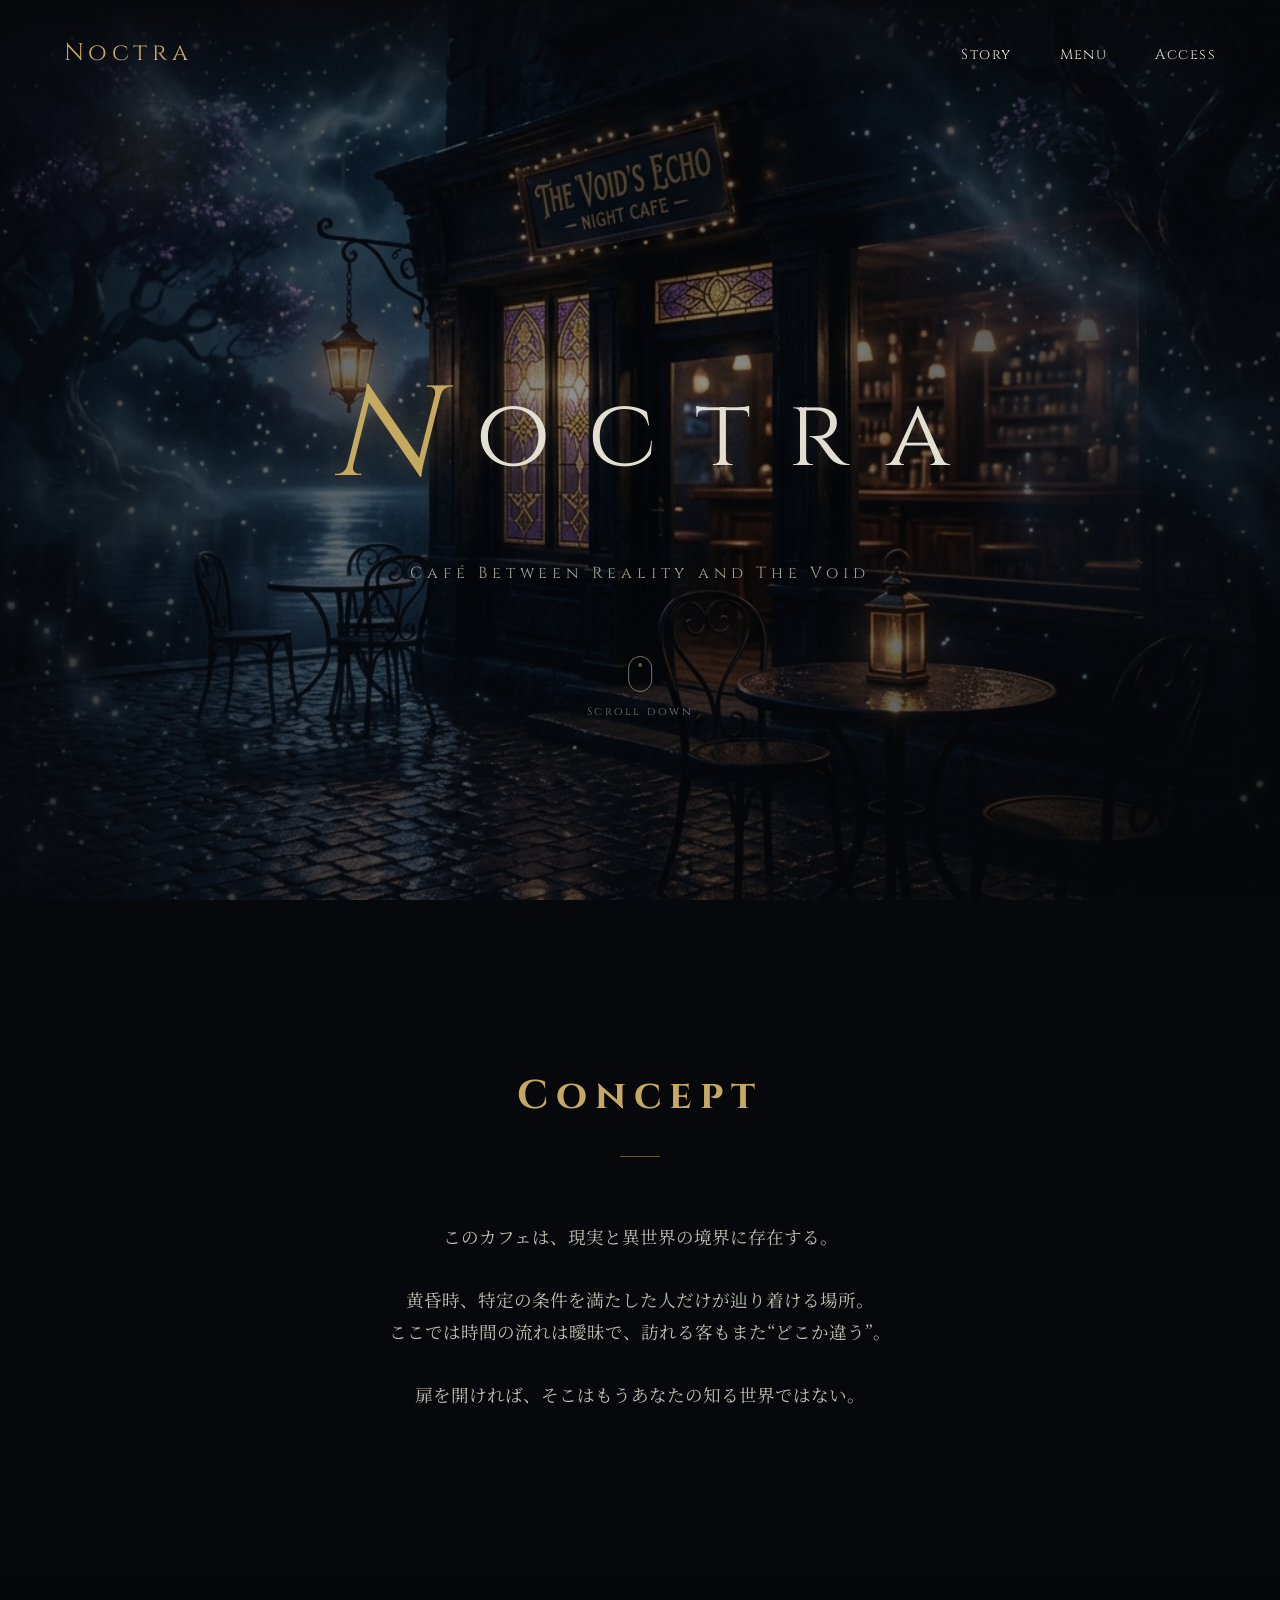
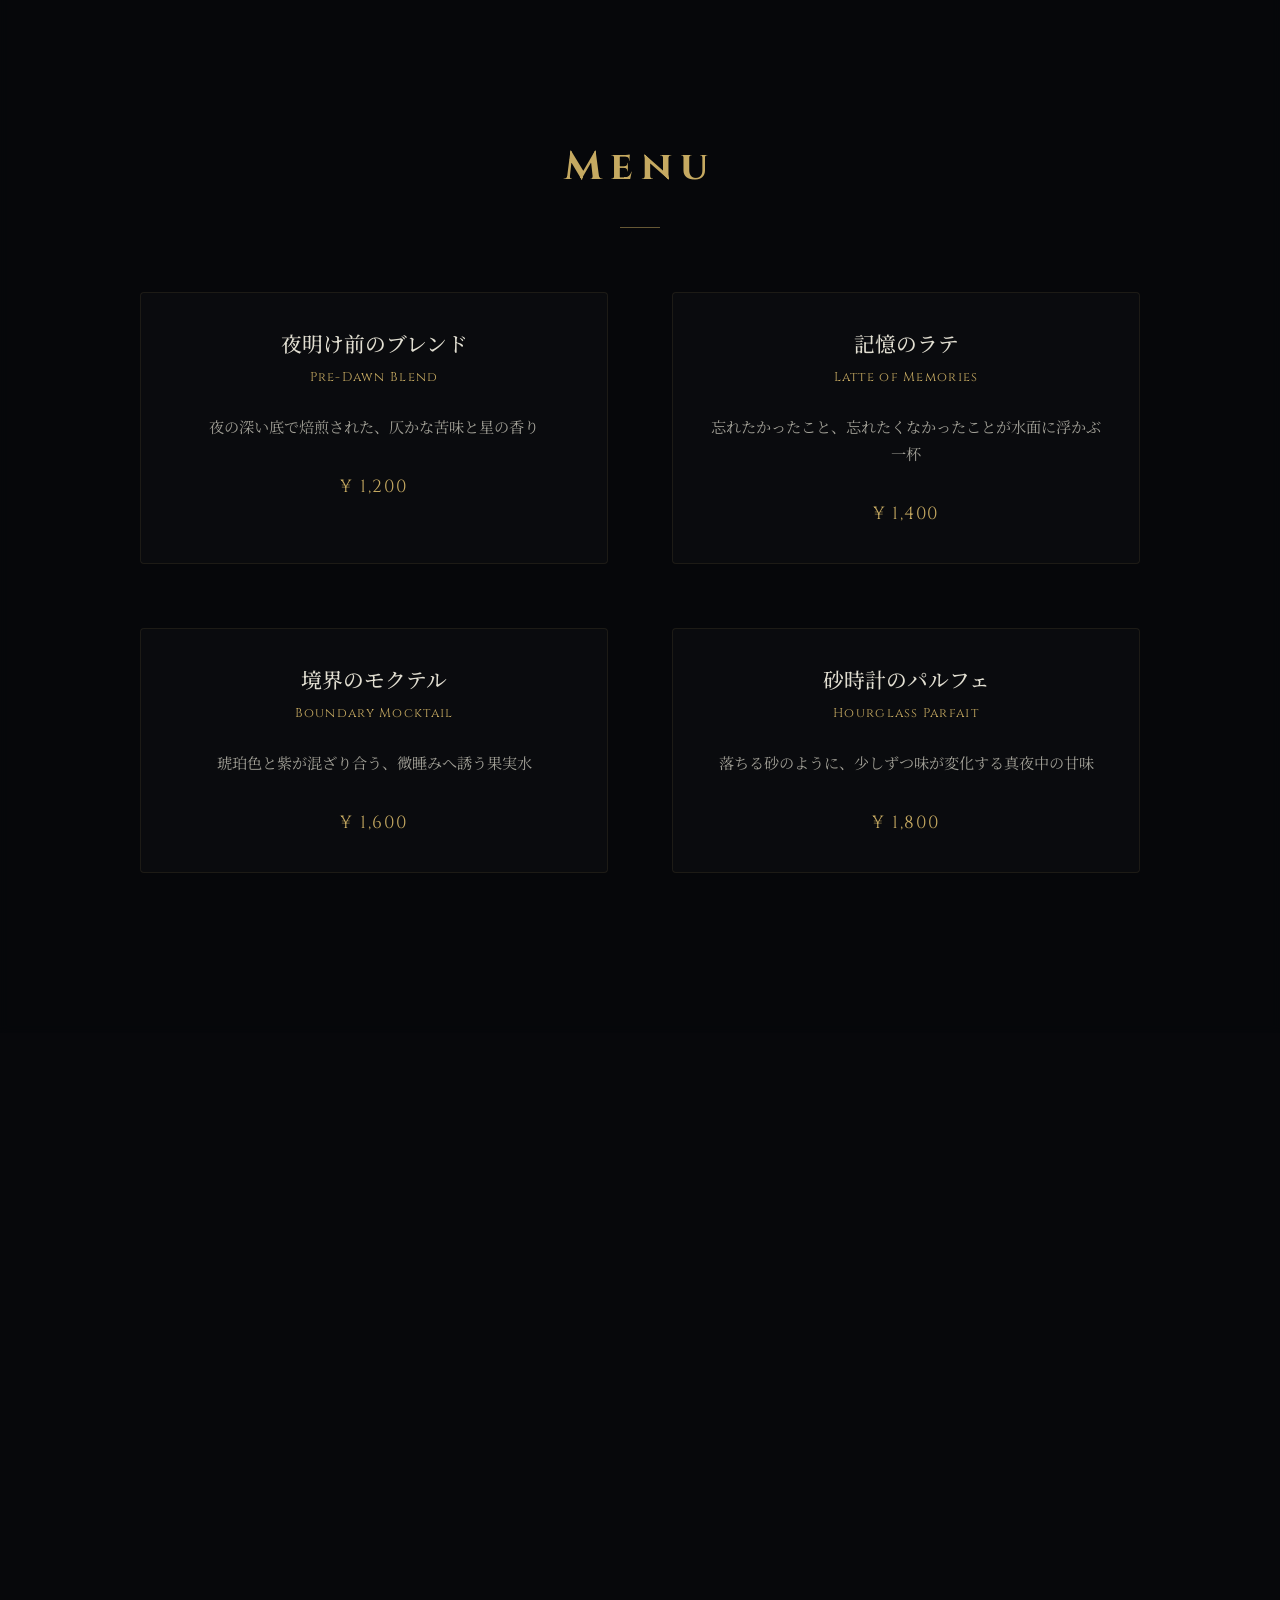
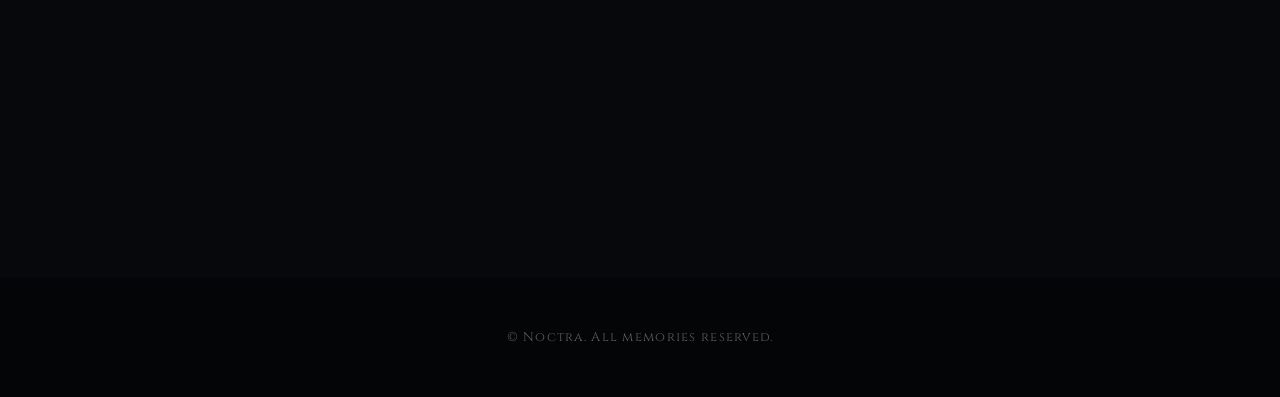
==== index.html @ 547ded49 "first commit" ====
<!DOCTYPE html>
<html lang="ja">
<head>
    <meta charset="UTF-8">
    <meta name="viewport" content="width=device-width, initial-scale=1.0">
    <title>Noctra | 境界の夜カフェ</title>
    <meta name="description" content="現実と異世界の狭間にある、深夜だけ開く夜カフェ「Noctra」。条件を満たした者だけが辿り着ける、時間や記憶が曖昧になる場所。">
    
    <!-- Google Fonts -->
    <link rel="preconnect" href="https://fonts.googleapis.com">
    <link rel="preconnect" href="https://fonts.gstatic.com" crossorigin>
    <link href="https://fonts.googleapis.com/css2?family=Cinzel:wght@400;500;600&family=Noto+Serif+JP:wght@300;400;500&display=swap" rel="stylesheet">
    
    <link rel="stylesheet" href="style.css">
</head>
<body>
    <!-- Custom Cursor Glow -->
    <div class="cursor-glow"></div>
    
    <!-- Particles -->
    <canvas id="particle-canvas"></canvas>

    <!-- Initial Loading Screen -->
    <div id="loader">
        <div class="loader-logo">
            <span class="logo-text">N</span>octra
        </div>
    </div>

    <!-- Navigation -->
    <nav class="navbar fade-on-scroll">
        <div class="nav-brand">Noctra</div>
        <ul class="nav-links">
            <li><a href="#story">Story</a></li>
            <li><a href="#menu">Menu</a></li>
            <li><a href="#access">Access</a></li>
        </ul>
    </nav>

    <!-- Hero Section -->
    <header class="hero">
        <div class="hero-overlay"></div>
        <div class="hero-content">
            <h1 class="main-title">
                <span class="letter-N">N</span>octra
            </h1>
            <p class="subtitle">Café Between Reality and The Void</p>
            <div class="scroll-indicator">
                <div class="mouse"></div>
                <span>Scroll down</span>
            </div>
        </div>
    </header>

    <!-- Story Section -->
    <section id="story" class="section dark-section">
        <div class="container fade-on-scroll">
            <h2 class="section-title">Concept</h2>
            <div class="story-content">
                <p>このカフェは、現実と異世界の境界に存在する。<br><br>黄昏時、特定の条件を満たした人だけが辿り着ける場所。<br>ここでは時間の流れは曖昧で、訪れる客もまた“どこか違う”。<br><br>扉を開ければ、そこはもうあなたの知る世界ではない。</p>
            </div>
        </div>
    </section>

    <!-- Menu Section -->
    <section id="menu" class="section bg-image-section">
        <div class="section-overlay"></div>
        <div class="container fade-on-scroll">
            <h2 class="section-title">Menu</h2>
            <div class="menu-grid">
                <div class="menu-item">
                    <h3>夜明け前のブレンド</h3>
                    <p class="menu-en">Pre-Dawn Blend</p>
                    <p class="menu-desc">夜の深い底で焙煎された、仄かな苦味と星の香り</p>
                    <span class="price">¥ 1,200</span>
                </div>
                <div class="menu-item">
                    <h3>記憶のラテ</h3>
                    <p class="menu-en">Latte of Memories</p>
                    <p class="menu-desc">忘れたかったこと、忘れたくなかったことが水面に浮かぶ一杯</p>
                    <span class="price">¥ 1,400</span>
                </div>
                <div class="menu-item">
                    <h3>境界のモクテル</h3>
                    <p class="menu-en">Boundary Mocktail</p>
                    <p class="menu-desc">琥珀色と紫が混ざり合う、微睡みへ誘う果実水</p>
                    <span class="price">¥ 1,600</span>
                </div>
                <div class="menu-item">
                    <h3>砂時計のパルフェ</h3>
                    <p class="menu-en">Hourglass Parfait</p>
                    <p class="menu-desc">落ちる砂のように、少しずつ味が変化する真夜中の甘味</p>
                    <span class="price">¥ 1,800</span>
                </div>
            </div>
        </div>
    </section>

    <!-- Access Section -->
    <section id="access" class="section dark-section">
        <div class="container fade-on-scroll">
            <h2 class="section-title">Access</h2>
            <div class="access-info">
                <p><strong>Address</strong><br>目を瞑り、戻りたい過去を想像してください<br>消えかけのランプが目印です。</p>
                <p><strong>Hours</strong><br>24:00 - 0:00 <br>(黄昏時のみ営業)</p>
                <a href="rian/index.html" class="keyhole-icon" id="secret-keyhole">
                    <!-- Simple CSS keyhole shape -->
                    <div class="keyhole-circle"></div>
                    <div class="keyhole-triangle"></div>
                </a>
            </div>
        </div>
    </section>

    <footer class="footer">
        <p>&copy; Noctra. All memories reserved.</p>
    </footer>

    <script src="script.js"></script>
</body>
</html>
---- style.css ----
/* Variables & Reset */
:root {
    --bg-dark: #07080b; /* Very deep navy/black */
    --text-main: #e2dfd2; /* Slightly aged white */
    --accent-gold: #c5a961; /* Muted gold */
    --accent-purple: #4a306d; /* Deep purple */
    --font-en: 'Cinzel', serif;
    --font-jp: 'Noto Serif JP', serif;
}

* {
    margin: 0;
    padding: 0;
    box-sizing: border-box;
}

body {
    background-color: var(--bg-dark);
    color: var(--text-main);
    font-family: var(--font-jp);
    overflow-x: hidden;
    line-height: 1.8;
}

/* Custom Cursor Glow */
.cursor-glow {
    position: fixed;
    top: 0;
    left: 0;
    width: 300px;
    height: 300px;
    background: radial-gradient(circle, rgba(197, 169, 97, 0.08) 0%, rgba(74, 48, 109, 0.05) 40%, transparent 70%);
    border-radius: 50%;
    pointer-events: none;
    transform: translate(-50%, -50%);
    z-index: 9999;
    mix-blend-mode: screen;
    transition: width 0.3s, height 0.3s;
}

/* Particles Canvas */
#particle-canvas {
    position: fixed;
    top: 0;
    left: 0;
    width: 100vw;
    height: 100vh;
    z-index: 0;
    pointer-events: none;
    opacity: 0.6;
}

/* Loader */
#loader {
    position: fixed;
    top: 0;
    left: 0;
    width: 100vw;
    height: 100vh;
    background-color: var(--bg-dark);
    display: flex;
    justify-content: center;
    align-items: center;
    z-index: 10000;
    transition: opacity 1.5s ease-out;
}

.loader-logo {
    font-family: var(--font-en);
    font-size: 3rem;
    letter-spacing: 0.5em;
    color: var(--accent-gold);
    opacity: 0;
    animation: pulse-glow 3s infinite alternate, loader-fade-in 2s forwards;
}

.logo-text {
    font-size: 4.5rem;
    font-style: italic;
}

/* Navigation */
.navbar {
    position: fixed;
    top: 0;
    width: 100%;
    padding: 2rem 4rem;
    display: flex;
    justify-content: space-between;
    align-items: center;
    z-index: 100;
    background: linear-gradient(to bottom, rgba(7, 8, 11, 0.9), transparent);
}

.nav-brand {
    font-family: var(--font-en);
    font-size: 1.5rem;
    letter-spacing: 0.2em;
    color: var(--accent-gold);
}

.nav-links {
    list-style: none;
    display: flex;
    gap: 3rem;
}

.nav-links a {
    color: var(--text-main);
    text-decoration: none;
    font-family: var(--font-en);
    font-size: 0.9rem;
    letter-spacing: 0.1em;
    transition: color 0.3s, text-shadow 0.3s;
}

.nav-links a:hover {
    color: var(--accent-gold);
    text-shadow: 0 0 10px rgba(197, 169, 97, 0.5);
}

/* Hero Section */
.hero {
    position: relative;
    height: 100vh;
    display: flex;
    justify-content: center;
    align-items: center;
    text-align: center;
    background-image: url('bg.png');
    background-size: cover;
    background-position: center;
    background-attachment: fixed;
    z-index: 1;
}

.hero-overlay {
    position: absolute;
    top: 0;
    left: 0;
    width: 100%;
    height: 100%;
    background: radial-gradient(circle, rgba(7, 8, 11, 0.4) 0%, rgba(7, 8, 11, 0.9) 100%);
    z-index: 2;
}

.hero-content {
    position: relative;
    z-index: 3;
    opacity: 0;
    transform: translateY(30px);
    animation: fade-up 2s 1s forwards cubic-bezier(0.2, 0.8, 0.2, 1);
}

.main-title {
    font-family: var(--font-en);
    font-size: 6rem;
    font-weight: 400;
    letter-spacing: 0.4em;
    margin-right: -0.4em;
    color: var(--text-main);
    text-shadow: 0 0 20px rgba(255, 255, 255, 0.1);
}

.letter-N {
    font-size: 8rem;
    font-style: italic;
    color: var(--accent-gold);
    text-shadow: 0 0 30px rgba(197, 169, 97, 0.4);
    display: inline-block;
    transform: translateY(10px);
}

.subtitle {
    font-family: var(--font-en);
    font-size: 1rem;
    letter-spacing: 0.3em;
    margin-top: 1rem;
    color: rgba(226, 223, 210, 0.7);
}

.scroll-indicator {
    position: absolute;
    bottom: -15vh;
    left: 50%;
    transform: translateX(-50%);
    display: flex;
    flex-direction: column;
    align-items: center;
    gap: 10px;
    opacity: 0.5;
}

.mouse {
    width: 24px;
    height: 36px;
    border: 1px solid var(--text-main);
    border-radius: 12px;
    position: relative;
}

.mouse::before {
    content: '';
    position: absolute;
    top: 6px;
    left: 50%;
    transform: translateX(-50%);
    width: 4px;
    height: 4px;
    background: var(--accent-gold);
    border-radius: 50%;
    animation: scroll-wheel 2s infinite;
}

.scroll-indicator span {
    font-family: var(--font-en);
    font-size: 0.7rem;
    letter-spacing: 0.2em;
}

/* Sections */
.section {
    position: relative;
    padding: 10rem 2rem;
    z-index: 1;
}

.container {
    max-width: 1000px;
    margin: 0 auto;
}

.section-title {
    font-family: var(--font-en);
    font-size: 2.5rem;
    letter-spacing: 0.2em;
    text-align: center;
    margin-bottom: 4rem;
    color: var(--accent-gold);
    position: relative;
}

.section-title::after {
    content: '';
    display: block;
    width: 40px;
    height: 1px;
    background: var(--accent-gold);
    margin: 1.5rem auto 0;
    opacity: 0.5;
}

/* Story */
.dark-section {
    background-color: var(--bg-dark);
}

.story-content {
    text-align: center;
    font-size: 1.1rem;
    color: rgba(226, 223, 210, 0.85);
    max-width: 600px;
    margin: 0 auto;
}

/* Menu */
.bg-image-section {
    background-image: url('bg.png');
    background-size: cover;
    background-position: center;
    background-attachment: fixed;
}

.section-overlay {
    position: absolute;
    top: 0;
    left: 0;
    width: 100%;
    height: 100%;
    background: rgba(7, 8, 11, 0.85);
    backdrop-filter: blur(5px);
    z-index: -1;
}

.menu-grid {
    display: grid;
    grid-template-columns: repeat(auto-fit, minmax(400px, 1fr));
    gap: 4rem;
}

.menu-item {
    text-align: center;
    padding: 2rem;
    background: rgba(255, 255, 255, 0.02);
    border: 1px solid rgba(197, 169, 97, 0.1);
    border-radius: 4px;
    transition: transform 0.4s, background 0.4s, border-color 0.4s;
    position: relative;
    overflow: hidden;
}

.menu-item::before {
    content: '';
    position: absolute;
    top: -50%;
    left: -50%;
    width: 200%;
    height: 200%;
    background: radial-gradient(circle, rgba(197, 169, 97, 0.05) 0%, transparent 60%);
    opacity: 0;
    transition: opacity 0.4s;
}

.menu-item:hover {
    transform: translateY(-5px);
    background: rgba(255, 255, 255, 0.04);
    border-color: rgba(197, 169, 97, 0.3);
}

.menu-item:hover::before {
    opacity: 1;
}

.menu-item h3 {
    font-size: 1.3rem;
    font-weight: 500;
    margin-bottom: 0.2rem;
    color: var(--text-main);
}

.menu-en {
    font-family: var(--font-en);
    font-size: 0.8rem;
    color: var(--accent-gold);
    letter-spacing: 0.1em;
    margin-bottom: 1.5rem;
}

.menu-desc {
    font-size: 0.95rem;
    color: rgba(226, 223, 210, 0.7);
    margin-bottom: 2rem;
}

.price {
    font-family: var(--font-en);
    color: var(--accent-gold);
    font-size: 1.1rem;
    letter-spacing: 0.1em;
}

/* Access */
.access-info {
    text-align: center;
    color: rgba(226, 223, 210, 0.8);
    display: flex;
    flex-direction: column;
    gap: 2rem;
}

.keyhole-icon {
    margin: 3rem auto;
    width: 30px;
    display: flex;
    flex-direction: column;
    align-items: center;
    opacity: 0.5;
    transition: opacity 0.5s;
    cursor: pointer;
}

.keyhole-icon:hover {
    opacity: 1;
    filter: drop-shadow(0 0 8px var(--accent-gold));
}

.keyhole-circle {
    width: 20px;
    height: 20px;
    border: 2px solid var(--accent-gold);
    border-radius: 50%;
}

.keyhole-triangle {
    width: 0;
    height: 0;
    border-left: 12px solid transparent;
    border-right: 12px solid transparent;
    border-bottom: 18px solid var(--accent-gold);
    margin-top: -6px;
}

.footer {
    text-align: center;
    padding: 3rem;
    font-family: var(--font-en);
    font-size: 0.8rem;
    color: rgba(226, 223, 210, 0.4);
    letter-spacing: 0.1em;
    background-color: #040507;
}


/* Animations */
.fade-on-scroll {
    opacity: 0;
    transform: translateY(40px);
    transition: opacity 1.5s cubic-bezier(0.2, 0.8, 0.2, 1), transform 1.5s cubic-bezier(0.2, 0.8, 0.2, 1);
}

.fade-on-scroll.is-visible {
    opacity: 1;
    transform: translateY(0);
}

@keyframes fade-up {
    to {
        opacity: 1;
        transform: translateY(0);
    }
}

@keyframes pulse-glow {
    from {
        text-shadow: 0 0 10px rgba(197, 169, 97, 0.2);
    }
    to {
        text-shadow: 0 0 30px rgba(197, 169, 97, 0.8);
    }
}

@keyframes loader-fade-in {
    from { opacity: 0; transform: scale(0.9); }
    to { opacity: 1; transform: scale(1); }
}

@keyframes scroll-wheel {
    0% { top: 6px; opacity: 1; }
    100% { top: 20px; opacity: 0; }
}

/* Responsive */
@media (max-width: 768px) {
    .main-title { font-size: 3.5rem; }
    .letter-N { font-size: 5rem; }
    .navbar { padding: 1.5rem; flex-direction: column; gap: 1rem; }
    .nav-links { gap: 1.5rem; }
    .menu-grid { grid-template-columns: 1fr; }
    .cursor-glow { display: none; }
}
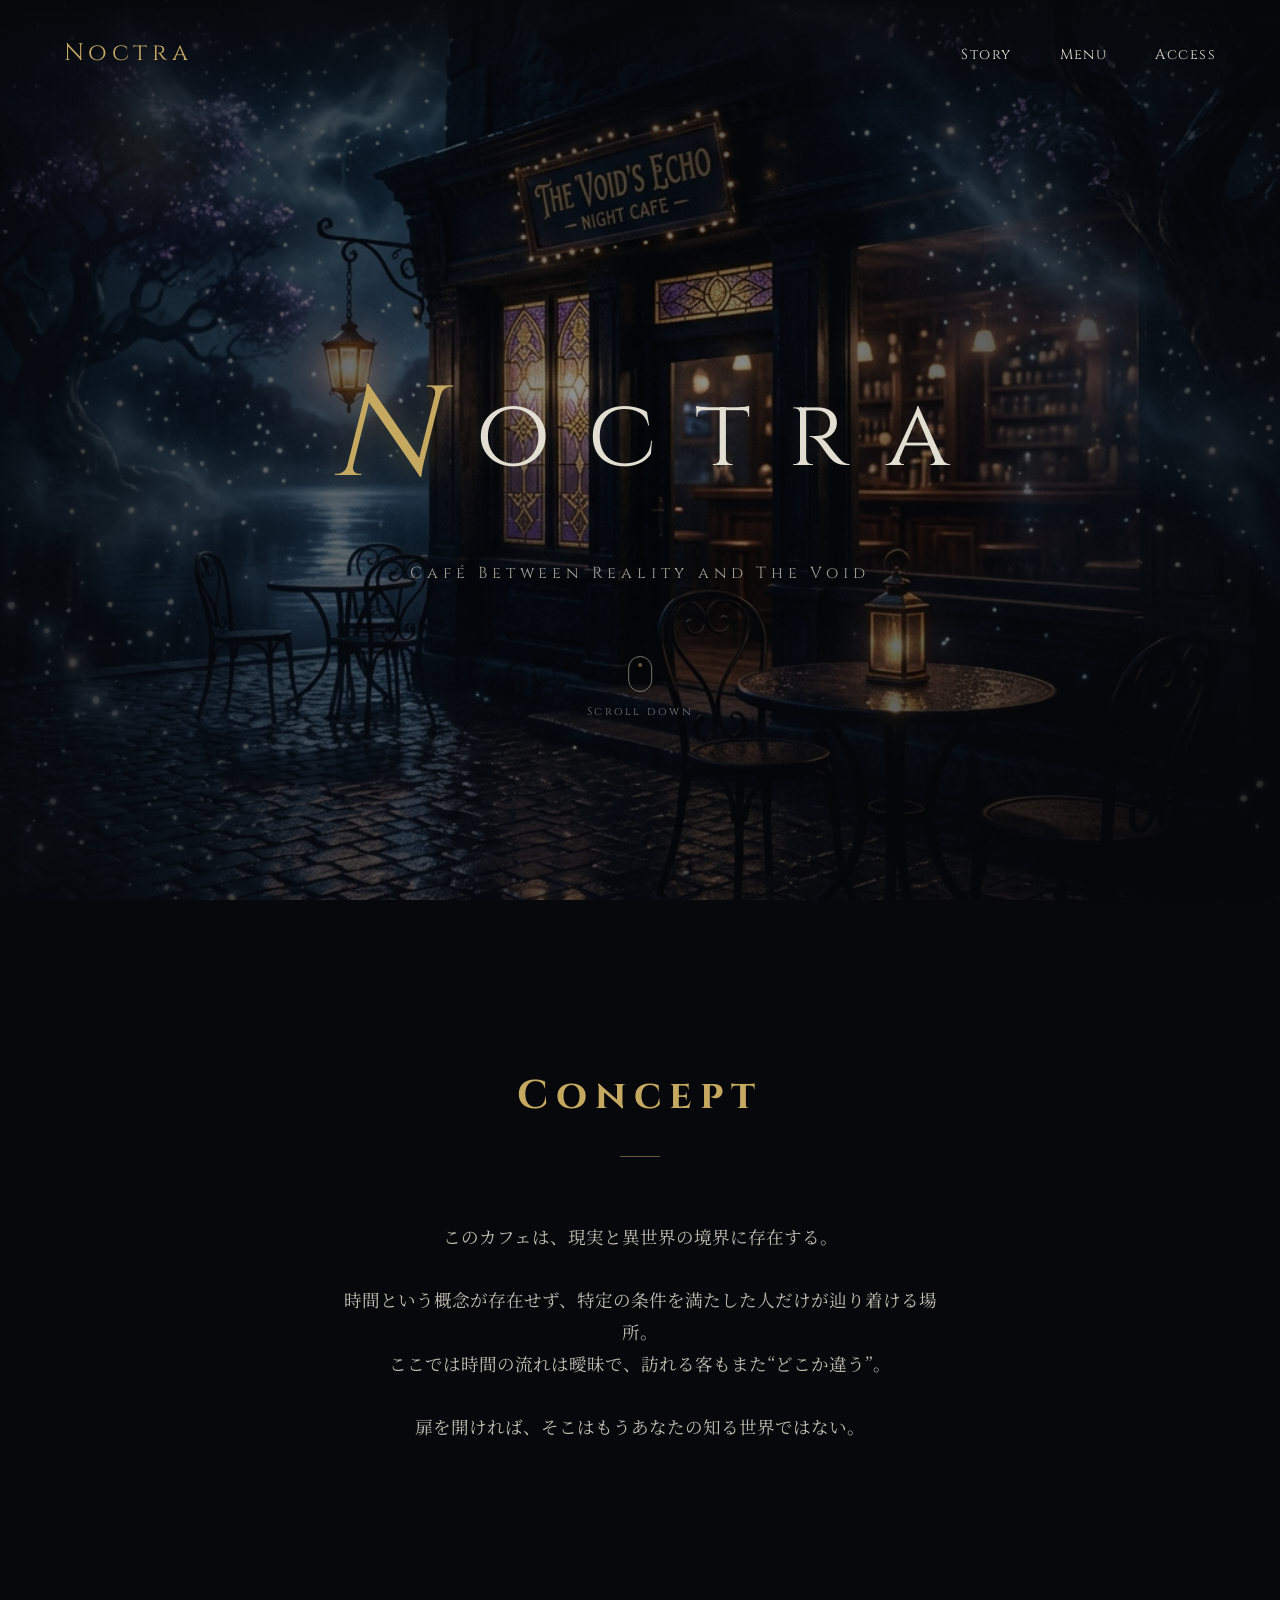
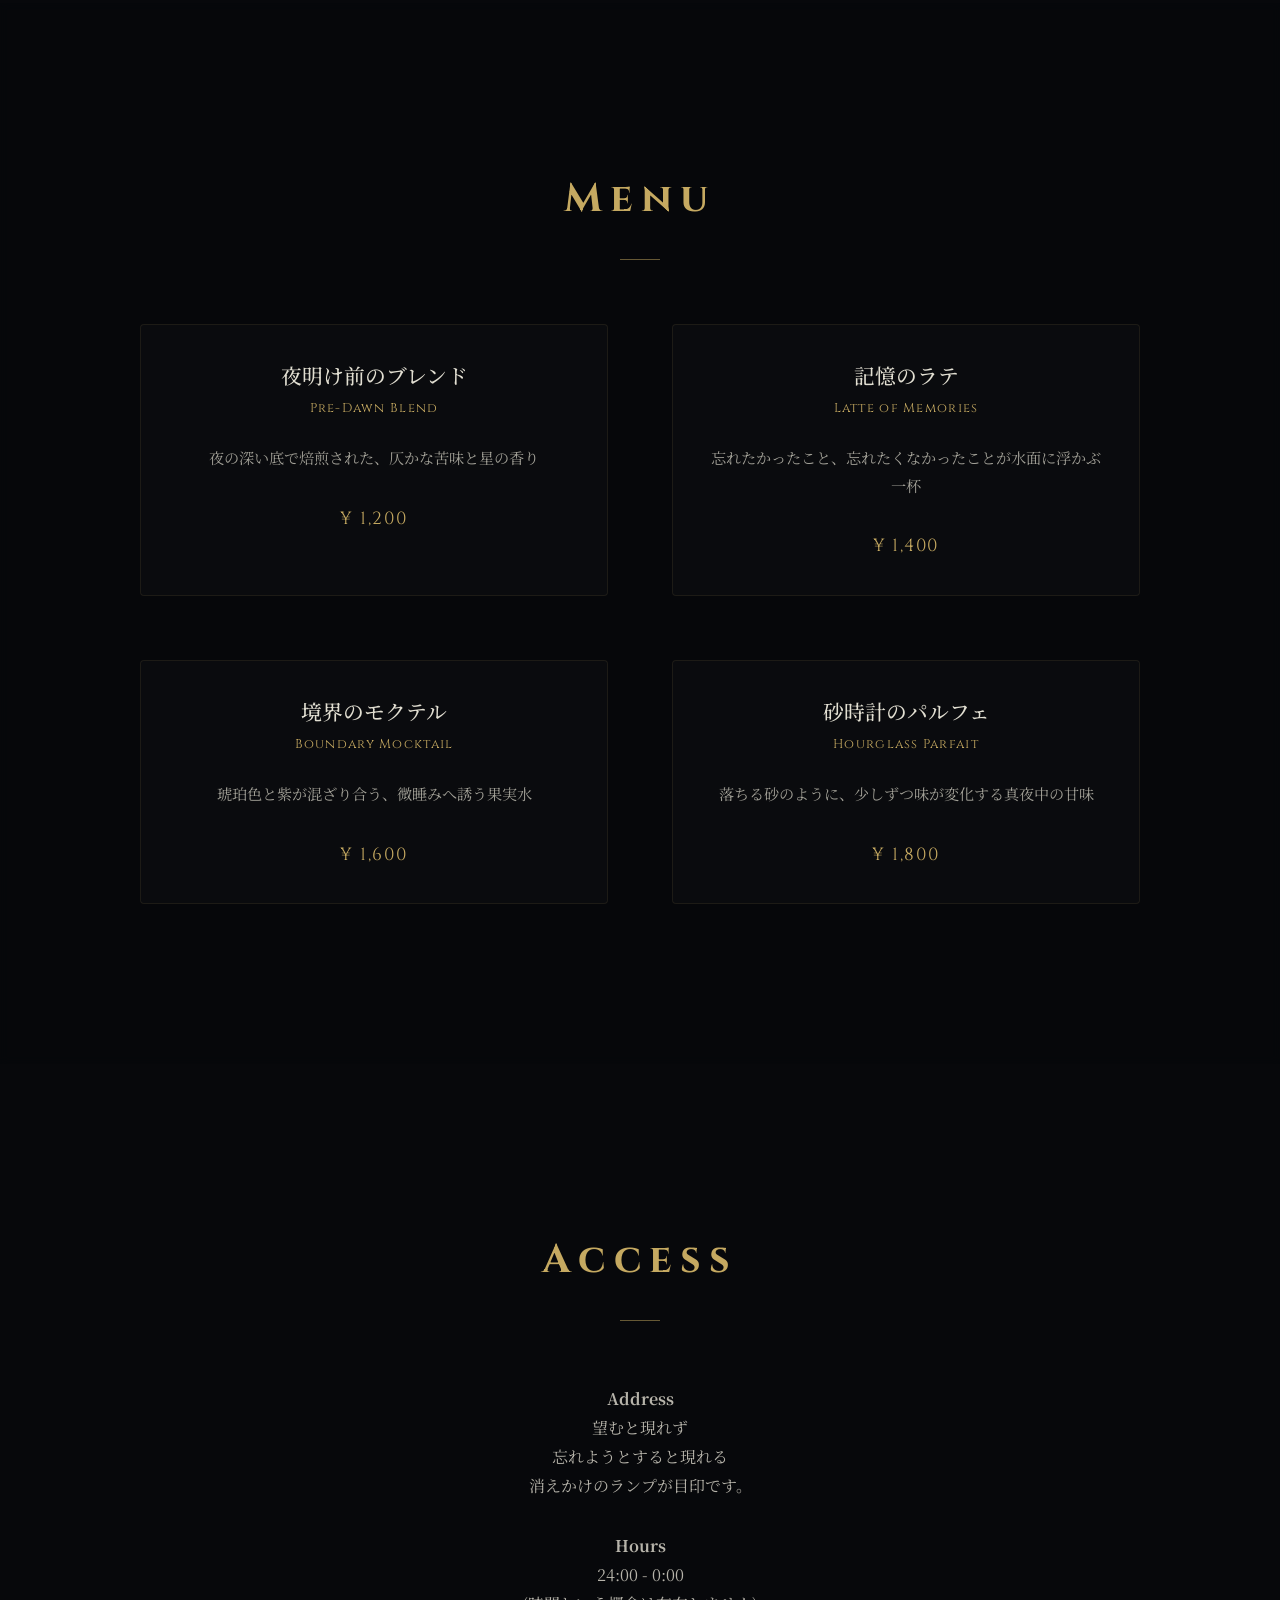
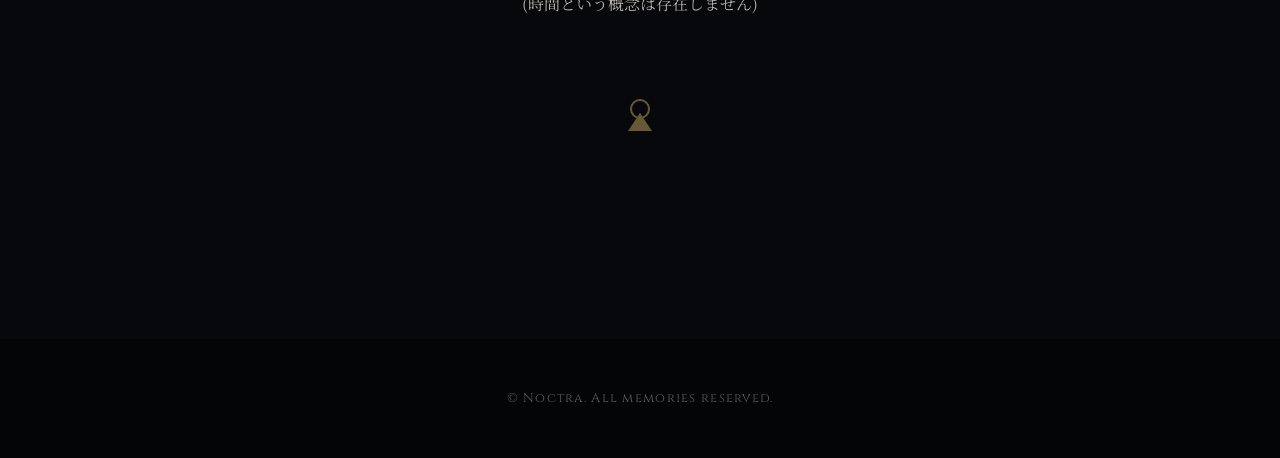
==== commit 3cf14cd6: "modyfied" ====
--- a/index.html
+++ b/index.html
@@ -1,22 +1,26 @@
 <!DOCTYPE html>
 <html lang="ja">
+
 <head>
     <meta charset="UTF-8">
     <meta name="viewport" content="width=device-width, initial-scale=1.0">
     <title>Noctra | 境界の夜カフェ</title>
     <meta name="description" content="現実と異世界の狭間にある、深夜だけ開く夜カフェ「Noctra」。条件を満たした者だけが辿り着ける、時間や記憶が曖昧になる場所。">
-    
+
     <!-- Google Fonts -->
     <link rel="preconnect" href="https://fonts.googleapis.com">
     <link rel="preconnect" href="https://fonts.gstatic.com" crossorigin>
-    <link href="https://fonts.googleapis.com/css2?family=Cinzel:wght@400;500;600&family=Noto+Serif+JP:wght@300;400;500&display=swap" rel="stylesheet">
-    
+    <link
+        href="https://fonts.googleapis.com/css2?family=Cinzel:wght@400;500;600&family=Noto+Serif+JP:wght@300;400;500&display=swap"
+        rel="stylesheet">
+
     <link rel="stylesheet" href="style.css">
 </head>
+
 <body>
     <!-- Custom Cursor Glow -->
     <div class="cursor-glow"></div>
-    
+
     <!-- Particles -->
     <canvas id="particle-canvas"></canvas>
 
@@ -57,7 +61,8 @@
         <div class="container fade-on-scroll">
             <h2 class="section-title">Concept</h2>
             <div class="story-content">
-                <p>このカフェは、現実と異世界の境界に存在する。<br><br>黄昏時、特定の条件を満たした人だけが辿り着ける場所。<br>ここでは時間の流れは曖昧で、訪れる客もまた“どこか違う”。<br><br>扉を開ければ、そこはもうあなたの知る世界ではない。</p>
+                <p>このカフェは、現実と異世界の境界に存在する。<br><br>時間という概念が存在せず、特定の条件を満たした人だけが辿り着ける場所。<br>ここでは時間の流れは曖昧で、訪れる客もまた“どこか違う”。<br><br>扉を開ければ、そこはもうあなたの知る世界ではない。
+                </p>
             </div>
         </div>
     </section>
@@ -101,8 +106,8 @@
         <div class="container fade-on-scroll">
             <h2 class="section-title">Access</h2>
             <div class="access-info">
-                <p><strong>Address</strong><br>目を瞑り、戻りたい過去を想像してください<br>消えかけのランプが目印です。</p>
-                <p><strong>Hours</strong><br>24:00 - 0:00 <br>(黄昏時のみ営業)</p>
+                <p><strong>Address</strong><br>望むと現れず<br>忘れようとすると現れる<br>消えかけのランプが目印です。</p>
+                <p><strong>Hours</strong><br>24:00 - 0:00 <br>(時間という概念は存在しません)</p>
                 <a href="rian/index.html" class="keyhole-icon" id="secret-keyhole">
                     <!-- Simple CSS keyhole shape -->
                     <div class="keyhole-circle"></div>
@@ -118,4 +123,5 @@
 
     <script src="script.js"></script>
 </body>
-</html>
+
+</html>
--- a/style.css
+++ b/style.css
@@ -444,7 +444,14 @@
     .main-title { font-size: 3.5rem; }
     .letter-N { font-size: 5rem; }
     .navbar { padding: 1.5rem; flex-direction: column; gap: 1rem; }
-    .nav-links { gap: 1.5rem; }
+    .nav-links { gap: 1.5rem; flex-wrap: wrap; justify-content: center; }
+    .section { padding: 6rem 1.5rem; }
     .menu-grid { grid-template-columns: 1fr; }
     .cursor-glow { display: none; }
-}
+    
+    /* Fix mobile background bug (iOS Safari zoom issue) */
+    .hero, .bg-image-section {
+        background-attachment: scroll;
+        background-position: center center;
+    }
+}
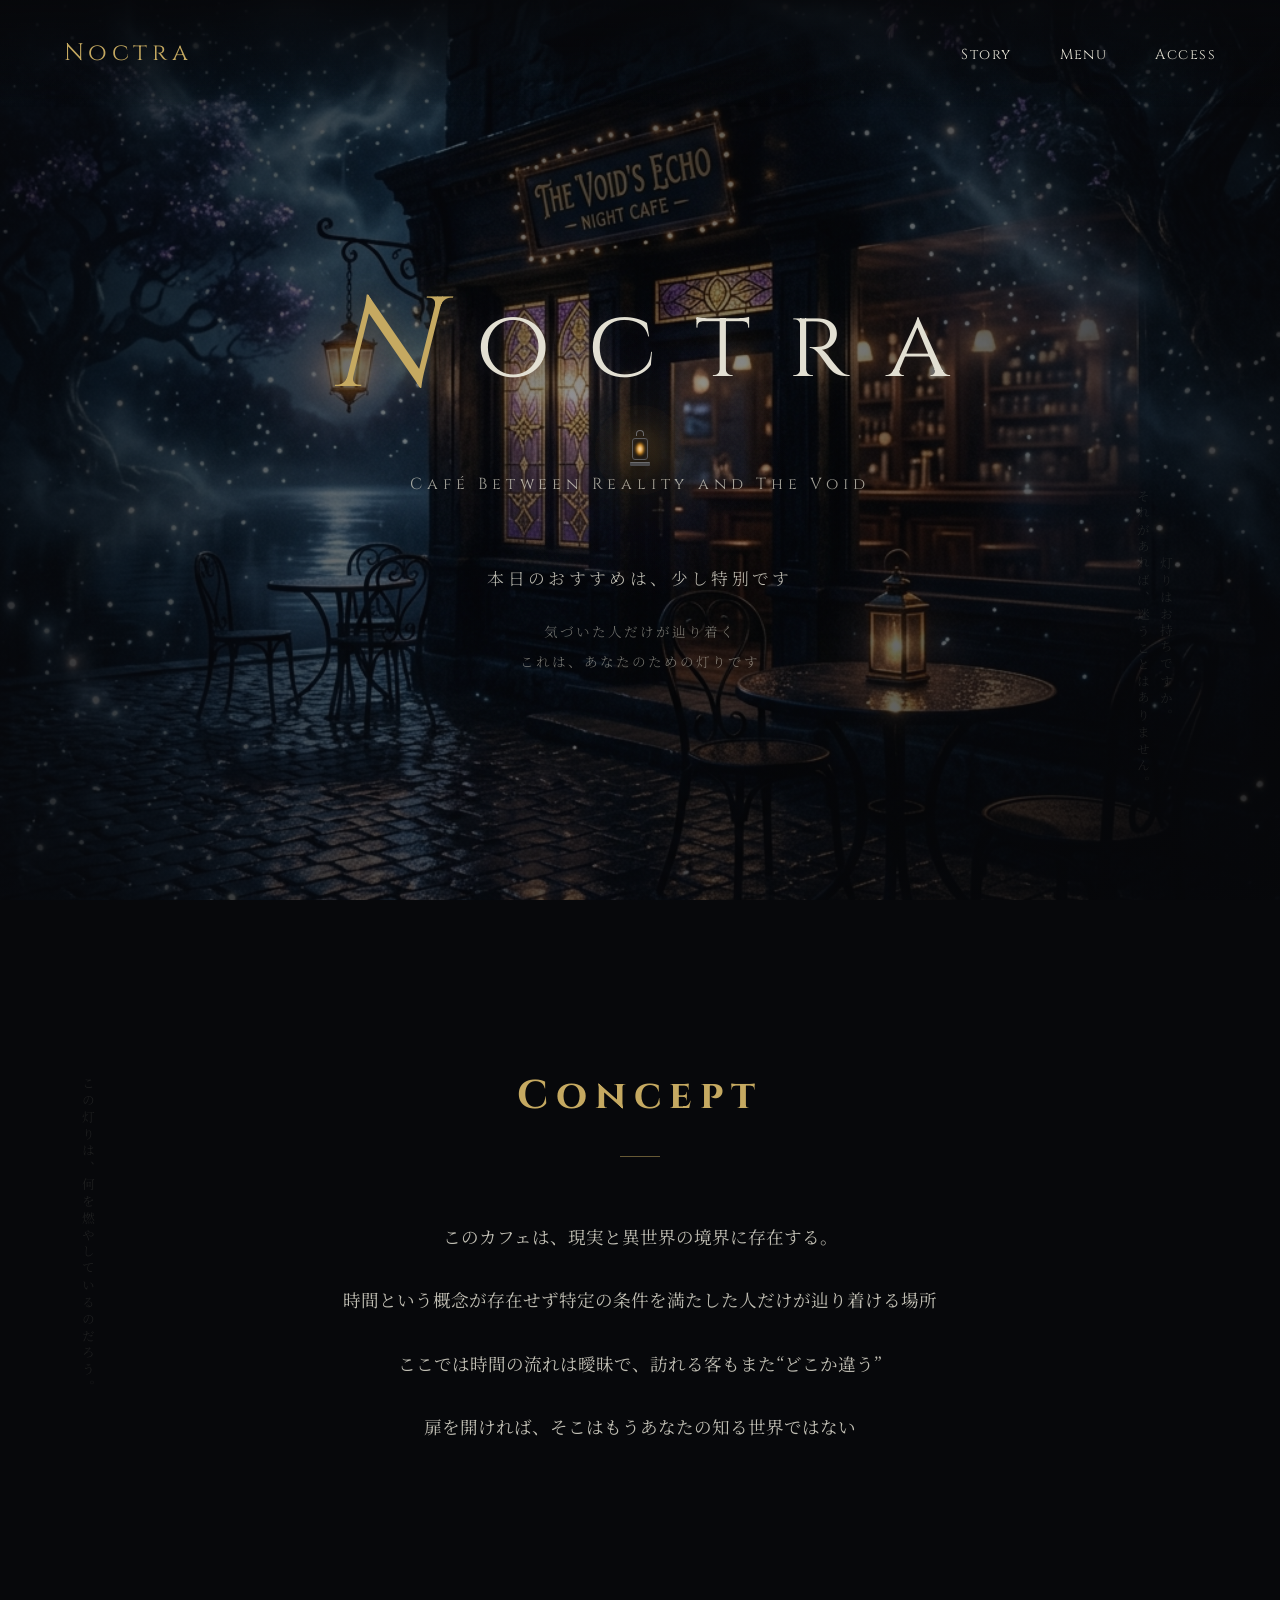
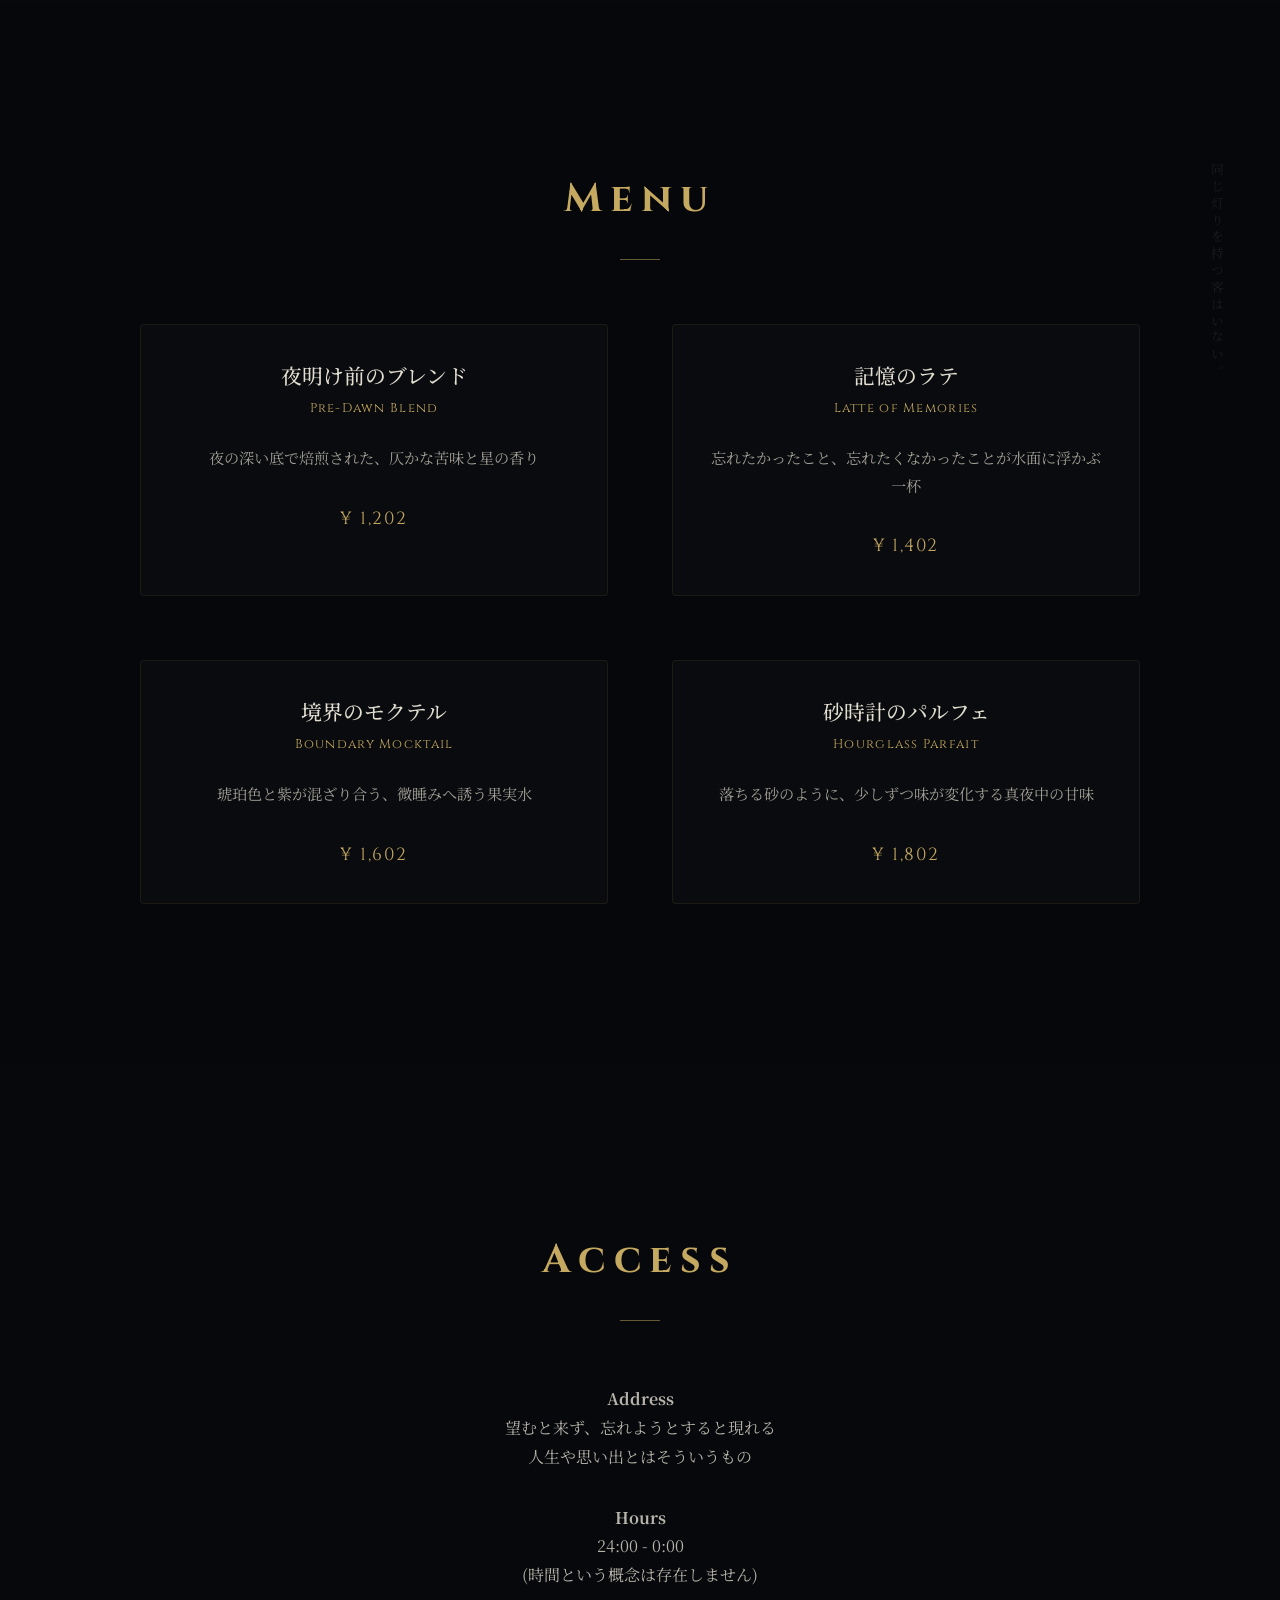
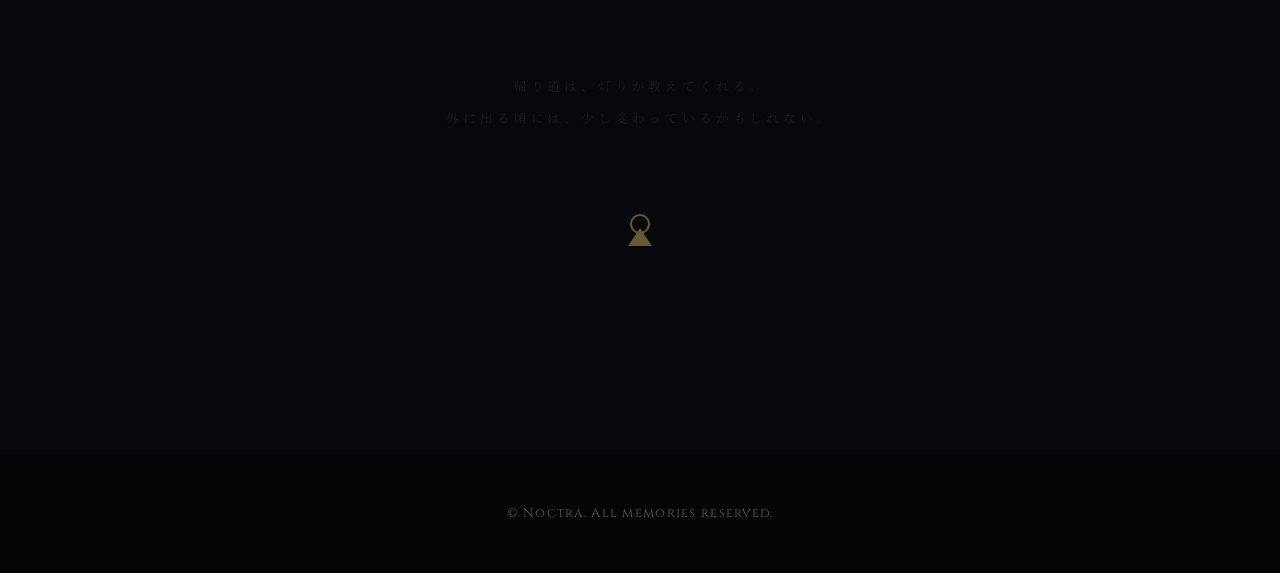
==== commit 88e6c095: "最高" ====
--- a/index.html
+++ b/index.html
@@ -49,19 +49,23 @@
                 <span class="letter-N">N</span>octra
             </h1>
             <p class="subtitle">Café Between Reality and The Void</p>
-            <div class="scroll-indicator">
-                <div class="mouse"></div>
-                <span>Scroll down</span>
+            <div class="hero-intro">
+                <p class="hero-intro-line1">本日のおすすめは、少し特別です</p>
+                <p class="hero-intro-line2">気づいた人だけが辿り着く<br>これは、あなたのための灯りです</p>
             </div>
         </div>
+        <p class="cryptic-text hero-cryptic">灯りはお持ちですか。<br>それがあれば、迷うことはありません。</p>
     </header>
 
     <!-- Story Section -->
     <section id="story" class="section dark-section">
+        <p class="cryptic-text side-cryptic fade-on-scroll">この灯りは、何を燃やしているのだろう。</p>
         <div class="container fade-on-scroll">
             <h2 class="section-title">Concept</h2>
             <div class="story-content">
-                <p>このカフェは、現実と異世界の境界に存在する。<br><br>時間という概念が存在せず、特定の条件を満たした人だけが辿り着ける場所。<br>ここでは時間の流れは曖昧で、訪れる客もまた“どこか違う”。<br><br>扉を開ければ、そこはもうあなたの知る世界ではない。
+                <p>このカフェは、現実と異世界の境界に存在する。<br><br>時間という概念が存在せず特定の条件を満たした人だけが辿り着ける場所<br><br>ここでは時間の流れは曖昧で、<span
+                        id="secret-letter-trigger"
+                        class="secret-trigger">訪れる客もまた“どこか違う”</span><br><br>扉を開ければ、そこはもうあなたの知る世界ではない
                 </p>
             </div>
         </div>
@@ -70,32 +74,33 @@
     <!-- Menu Section -->
     <section id="menu" class="section bg-image-section">
         <div class="section-overlay"></div>
+        <p class="cryptic-text side-cryptic-right fade-on-scroll">同じ灯りを持つ客はいない。</p>
         <div class="container fade-on-scroll">
-            <h2 class="section-title">Menu</h2>
+            <h2 class="section-title secret-trigger" id="secret-menu-trigger">Menu</h2>
             <div class="menu-grid">
                 <div class="menu-item">
                     <h3>夜明け前のブレンド</h3>
                     <p class="menu-en">Pre-Dawn Blend</p>
                     <p class="menu-desc">夜の深い底で焙煎された、仄かな苦味と星の香り</p>
-                    <span class="price">¥ 1,200</span>
+                    <span class="price">¥ 1,202</span>
                 </div>
                 <div class="menu-item">
                     <h3>記憶のラテ</h3>
                     <p class="menu-en">Latte of Memories</p>
                     <p class="menu-desc">忘れたかったこと、忘れたくなかったことが水面に浮かぶ一杯</p>
-                    <span class="price">¥ 1,400</span>
+                    <span class="price">¥ 1,402</span>
                 </div>
                 <div class="menu-item">
                     <h3>境界のモクテル</h3>
                     <p class="menu-en">Boundary Mocktail</p>
                     <p class="menu-desc">琥珀色と紫が混ざり合う、微睡みへ誘う果実水</p>
-                    <span class="price">¥ 1,600</span>
+                    <span class="price">¥ 1,602</span>
                 </div>
                 <div class="menu-item">
                     <h3>砂時計のパルフェ</h3>
                     <p class="menu-en">Hourglass Parfait</p>
                     <p class="menu-desc">落ちる砂のように、少しずつ味が変化する真夜中の甘味</p>
-                    <span class="price">¥ 1,800</span>
+                    <span class="price">¥ 1,802</span>
                 </div>
             </div>
         </div>
@@ -106,8 +111,9 @@
         <div class="container fade-on-scroll">
             <h2 class="section-title">Access</h2>
             <div class="access-info">
-                <p><strong>Address</strong><br>望むと現れず<br>忘れようとすると現れる<br>消えかけのランプが目印です。</p>
+                <p><strong>Address</strong><br>望むと来ず、忘れようとすると現れる<br>人生や思い出とはそういうもの</p>
                 <p><strong>Hours</strong><br>24:00 - 0:00 <br>(時間という概念は存在しません)</p>
+                <p class="cryptic-text center-cryptic fade-on-scroll">帰り道は、灯りが教えてくれる。<br>外に出る頃には、少し変わっているかもしれない。</p>
                 <a href="rian/index.html" class="keyhole-icon" id="secret-keyhole">
                     <!-- Simple CSS keyhole shape -->
                     <div class="keyhole-circle"></div>
@@ -121,6 +127,59 @@
         <p>&copy; Noctra. All memories reserved.</p>
     </footer>
 
+    <!-- Lantern Cursor -->
+    <div class="lantern-cursor" id="lantern-cursor">
+        <div class="lantern-wrapper">
+            <div class="lantern-glow"></div>
+            <div class="lantern-body">
+                <div class="lantern-hook"></div>
+                <div class="lantern-glass">
+                    <div class="lantern-light"></div>
+                </div>
+                <div class="lantern-base"></div>
+            </div>
+        </div>
+    </div>
+
+    <!-- Secret Letter Overlay -->
+    <div id="secret-letter-overlay" class="secret-overlay">
+        <div class="secret-letter-content">
+            <div class="letter-text" id="letter-text"></div>
+        </div>
+    </div>
+
+    <!-- Night Menu Overlay -->
+    <div id="night-menu-overlay" class="secret-overlay">
+        <div class="night-menu-content">
+            <h2 class="night-menu-title">Night Menu</h2>
+            <ul class="night-menu-list">
+                <li class="night-menu-item">
+                    <h3>記憶のラテ</h3>
+                    <p>忘れたい記憶ほど、甘く香る</p>
+                </li>
+                <li class="night-menu-item">
+                    <h3>影のブレンド</h3>
+                    <p>あなたの輪郭を少しだけ溶かす</p>
+                </li>
+                <li class="night-menu-item" id="last-drink-item">
+                    <div id="last-drink-default">
+                        <h3>最後の一杯</h3>
+                        <p>これで<span class="secret-trigger" id="secret-tea-trigger">お別れ</span>かもしれないし、始まりかもしれない</p>
+                    </div>
+                    <div id="last-drink-secret" style="display: none;">
+                        <h3 style="color: var(--accent-gold); text-shadow: 0 0 15px rgba(197, 169, 97, 0.6);">ストレートティー
+                        </h3>
+                        <p
+                            style="font-size: 0.8rem; line-height: 1.8; text-align: left; display: inline-block; margin-top: 1rem; color: rgba(226, 223, 210, 0.7); letter-spacing: 0.05em;">
+                            コーヒーとティーだから全然違うか笑言いたいことはたくさんあるけど、もう意味ないもんな。慎重にいって失敗したからほんと後悔してる。本来の自分で行ってこの結果なら普通に受け入れるし、引きずらないんだけどな〜。厳しいってwww
+                        </p>
+                    </div>
+                </li>
+            </ul>
+            <div class="night-menu-close">Close</div>
+        </div>
+    </div>
+
     <script src="script.js"></script>
 </body>
 
--- a/style.css
+++ b/style.css
@@ -177,6 +177,37 @@
     letter-spacing: 0.3em;
     margin-top: 1rem;
     color: rgba(226, 223, 210, 0.7);
+}
+
+.hero-intro {
+    margin-top: 4rem;
+    font-family: var(--font-jp);
+    display: flex;
+    flex-direction: column;
+    align-items: center;
+    gap: 1.5rem;
+}
+
+.hero-intro-line1 {
+    font-size: 1.05rem;
+    color: rgba(226, 223, 210, 0.85);
+    letter-spacing: 0.2em;
+    font-weight: 300;
+}
+
+.hero-intro-line2 {
+    font-size: 0.85rem;
+    color: rgba(226, 223, 210, 0.5);
+    letter-spacing: 0.15em;
+    line-height: 2.2;
+    opacity: 0;
+    font-weight: 300;
+    animation: fade-in-slow 1.2s 5.5s forwards ease-in-out;
+}
+
+@keyframes fade-in-slow {
+    0% { opacity: 0; }
+    100% { opacity: 1; }
 }
 
 .scroll-indicator {
@@ -448,6 +479,9 @@
     .section { padding: 6rem 1.5rem; }
     .menu-grid { grid-template-columns: 1fr; }
     .cursor-glow { display: none; }
+    .hero-intro { margin-top: 3rem; gap: 1rem; }
+    .hero-intro-line1 { font-size: 0.9rem; }
+    .hero-intro-line2 { font-size: 0.8rem; }
     
     /* Fix mobile background bug (iOS Safari zoom issue) */
     .hero, .bg-image-section {
@@ -455,3 +489,330 @@
         background-position: center center;
     }
 }
+
+/* --- Secret Interactions & Lantern Cursor --- */
+body, a, button, .menu-item, .secret-trigger, .night-menu-close, .keyhole-icon {
+    cursor: none !important;
+}
+
+.lantern-cursor {
+    position: fixed;
+    top: 0;
+    left: 0;
+    width: 0;
+    height: 0;
+    pointer-events: none;
+    z-index: 10001;
+}
+
+.lantern-wrapper {
+    position: absolute;
+    top: 0;
+    left: 0;
+    width: 24px;
+    height: 40px;
+    transform: translate(-50%, -50%);
+    transition: transform 0.15s cubic-bezier(0.175, 0.885, 0.32, 1.275);
+}
+
+/* Glow */
+.lantern-glow {
+    position: absolute;
+    top: 50%;
+    left: 50%;
+    width: 90px;
+    height: 90px;
+    transform: translate(-50%, -50%);
+    background: radial-gradient(circle, rgba(230, 160, 80, 0.2) 0%, rgba(200, 130, 60, 0.05) 50%, transparent 100%);
+    border-radius: 50%;
+    mix-blend-mode: screen;
+    transition: width 0.8s ease, height 0.8s ease, background 0.8s ease;
+    animation: lantern-flicker-glow 2.5s infinite alternate ease-in-out;
+}
+
+/* Lantern Body (Frame) */
+.lantern-body {
+    position: absolute;
+    top: 0;
+    left: 0;
+    width: 100%;
+    height: 100%;
+    display: flex;
+    flex-direction: column;
+    align-items: center;
+    filter: drop-shadow(0 4px 6px rgba(0,0,0,0.6));
+}
+
+.lantern-hook {
+    width: 8px;
+    height: 6px;
+    border: 1.5px solid #6b6b6d;
+    border-bottom: none;
+    border-radius: 4px 4px 0 0;
+    margin-bottom: 2px;
+}
+
+.lantern-glass {
+    width: 16px;
+    height: 22px;
+    border: 1.5px solid #5a5a5c;
+    border-radius: 3px;
+    background: rgba(20, 20, 25, 0.5);
+    position: relative;
+    display: flex;
+    justify-content: center;
+    align-items: center;
+    overflow: hidden;
+    box-shadow: inset 0 0 4px rgba(255, 200, 100, 0.1);
+}
+
+.lantern-base {
+    width: 20px;
+    height: 4px;
+    background: #4a4a4c;
+    border-radius: 1px;
+    margin-top: 2px;
+    border-top: 1px solid #6b6b6d;
+}
+
+/* Internal Light Source */
+.lantern-light {
+    width: 8px;
+    height: 12px;
+    background: radial-gradient(ellipse, #fff5e6 10%, #e68a00 60%, transparent 100%);
+    border-radius: 50%;
+    filter: blur(1.5px);
+    animation: lantern-flicker-light 1.8s infinite alternate ease-in-out;
+    transition: background 0.8s ease, box-shadow 0.8s ease;
+}
+
+/* Flicker Animations */
+@keyframes lantern-flicker-glow {
+    0% { opacity: 0.8; transform: translate(-50%, -50%) scale(0.95); }
+    100% { opacity: 1; transform: translate(-50%, -50%) scale(1.05); }
+}
+
+@keyframes lantern-flicker-light {
+    0% { opacity: 0.85; transform: scale(0.9); }
+    100% { opacity: 1; transform: scale(1.1); }
+}
+
+/* Active (Hover) State */
+.lantern-cursor.active .lantern-glow {
+    width: 130px;
+    height: 130px;
+    background: radial-gradient(circle, rgba(230, 160, 80, 0.3) 0%, rgba(200, 130, 60, 0.1) 60%, transparent 100%);
+}
+
+.lantern-cursor.active .lantern-light {
+    background: radial-gradient(ellipse, #ffffff 10%, #ffaa00 70%, transparent 100%);
+    box-shadow: 0 0 10px 2px rgba(255, 170, 0, 0.4);
+}
+
+/* Click State */
+.lantern-cursor.clicked .lantern-wrapper {
+    transform: translate(-50%, -50%) rotate(12deg) scale(0.95);
+}
+.lantern-cursor.clicked .lantern-light {
+    background: radial-gradient(ellipse, #ffffff 20%, #ffcc66 80%, transparent 100%);
+    box-shadow: 0 0 15px 4px rgba(255, 170, 0, 0.6);
+}
+
+/* --- Cryptic Story Texts --- */
+.cryptic-text {
+    position: absolute;
+    font-size: 0.8rem;
+    color: rgba(226, 223, 210, 0.1); /* Very faint */
+    letter-spacing: 0.3em;
+    writing-mode: vertical-rl;
+    font-family: var(--font-jp);
+    user-select: none;
+    transition: color 1.5s ease, text-shadow 1.5s ease;
+    cursor: none !important;
+}
+
+.cryptic-text:hover {
+    color: rgba(226, 223, 210, 0.7);
+    text-shadow: 0 0 10px rgba(197, 169, 97, 0.5);
+}
+
+.hero-cryptic {
+    bottom: 12vh;
+    right: 8vw;
+    z-index: 5;
+}
+
+.side-cryptic {
+    top: 25%;
+    left: 6vw;
+    z-index: 5;
+}
+
+.side-cryptic-right {
+    top: 15%;
+    right: 4vw;
+    z-index: 5;
+}
+
+.center-cryptic {
+    position: relative;
+    writing-mode: horizontal-tb;
+    text-align: center;
+    margin: 3rem auto 0;
+    line-height: 2.5;
+}
+
+/* Secret Overlays */
+.secret-overlay {
+    position: fixed;
+    top: 0;
+    left: 0;
+    width: 100vw;
+    height: 100vh;
+    background: rgba(4, 5, 7, 0.95);
+    z-index: 9990;
+    display: flex;
+    justify-content: center;
+    align-items: center;
+    opacity: 0;
+    pointer-events: none;
+    transition: opacity 0.8s ease;
+}
+
+.secret-overlay.show {
+    opacity: 1;
+    pointer-events: auto;
+}
+
+.secret-trigger {
+    transition: color 0.3s, text-shadow 0.3s;
+    cursor: none !important;
+}
+
+.secret-trigger:hover {
+    color: var(--accent-gold);
+    text-shadow: 0 0 10px rgba(197, 169, 97, 0.5);
+}
+
+/* Letter Content */
+.secret-letter-content {
+    max-width: 600px;
+    padding: 3rem;
+    text-align: center;
+    transform: translateY(20px);
+    transition: transform 0.8s ease;
+    filter: blur(2px);
+}
+
+.secret-overlay.show .secret-letter-content {
+    transform: translateY(0);
+    filter: blur(0);
+}
+
+.letter-text {
+    font-size: 0.95rem;
+    line-height: 2.5;
+    color: rgba(226, 223, 210, 0.8);
+    letter-spacing: 0.1em;
+    font-style: italic;
+    white-space: pre-wrap;
+    text-shadow: 0 0 5px rgba(226, 223, 210, 0.2);
+}
+
+/* Night Menu Content */
+.night-menu-content {
+    text-align: center;
+    width: 100%;
+    max-width: 800px;
+}
+
+.night-menu-title {
+    font-family: var(--font-en);
+    font-size: 2.5rem;
+    color: var(--accent-purple);
+    letter-spacing: 0.3em;
+    margin-bottom: 4rem;
+    text-shadow: 0 0 15px rgba(74, 48, 109, 0.5);
+    opacity: 0;
+    transform: translateY(20px);
+    transition: opacity 1s ease 0.3s, transform 1s ease 0.3s;
+}
+
+.secret-overlay.show .night-menu-title {
+    opacity: 1;
+    transform: translateY(0);
+}
+
+.night-menu-list {
+    list-style: none;
+    display: flex;
+    flex-direction: column;
+    gap: 3rem;
+}
+
+.night-menu-item {
+    opacity: 0;
+    transform: translateY(20px);
+    transition: opacity 1s ease, transform 1s ease, color 0.3s, text-shadow 0.3s;
+}
+
+.secret-overlay.show .night-menu-item:nth-child(1) { transition-delay: 0.6s; }
+.secret-overlay.show .night-menu-item:nth-child(2) { transition-delay: 0.9s; }
+.secret-overlay.show .night-menu-item:nth-child(3) { transition-delay: 1.2s; }
+
+.secret-overlay.show .night-menu-item {
+    opacity: 1;
+    transform: translateY(0);
+}
+
+.night-menu-item:hover {
+    transform: scale(1.02);
+}
+
+.night-menu-item h3 {
+    font-size: 1.5rem;
+    color: var(--text-main);
+    margin-bottom: 0.5rem;
+    font-weight: 400;
+    letter-spacing: 0.2em;
+    transition: color 0.5s, text-shadow 0.5s;
+}
+
+.night-menu-item:hover h3 {
+    color: var(--accent-gold);
+    text-shadow: 0 0 15px rgba(197, 169, 97, 0.6);
+}
+
+.night-menu-item p {
+    font-size: 0.85rem;
+    color: rgba(226, 223, 210, 0.5);
+    letter-spacing: 0.1em;
+}
+
+.night-menu-close {
+    margin-top: 5rem;
+    font-family: var(--font-en);
+    font-size: 0.9rem;
+    color: rgba(226, 223, 210, 0.4);
+    letter-spacing: 0.2em;
+    transition: color 0.3s;
+    opacity: 0;
+    transition: opacity 1s ease 2s;
+}
+
+.secret-overlay.show .night-menu-close {
+    opacity: 1;
+}
+
+.night-menu-close:hover {
+    color: var(--text-main);
+}
+
+@media (max-width: 768px) {
+    body, a, button, .menu-item, .secret-trigger, .night-menu-close, .keyhole-icon {
+        cursor: auto !important;
+    }
+    .lantern-cursor {
+        display: none;
+    }
+}
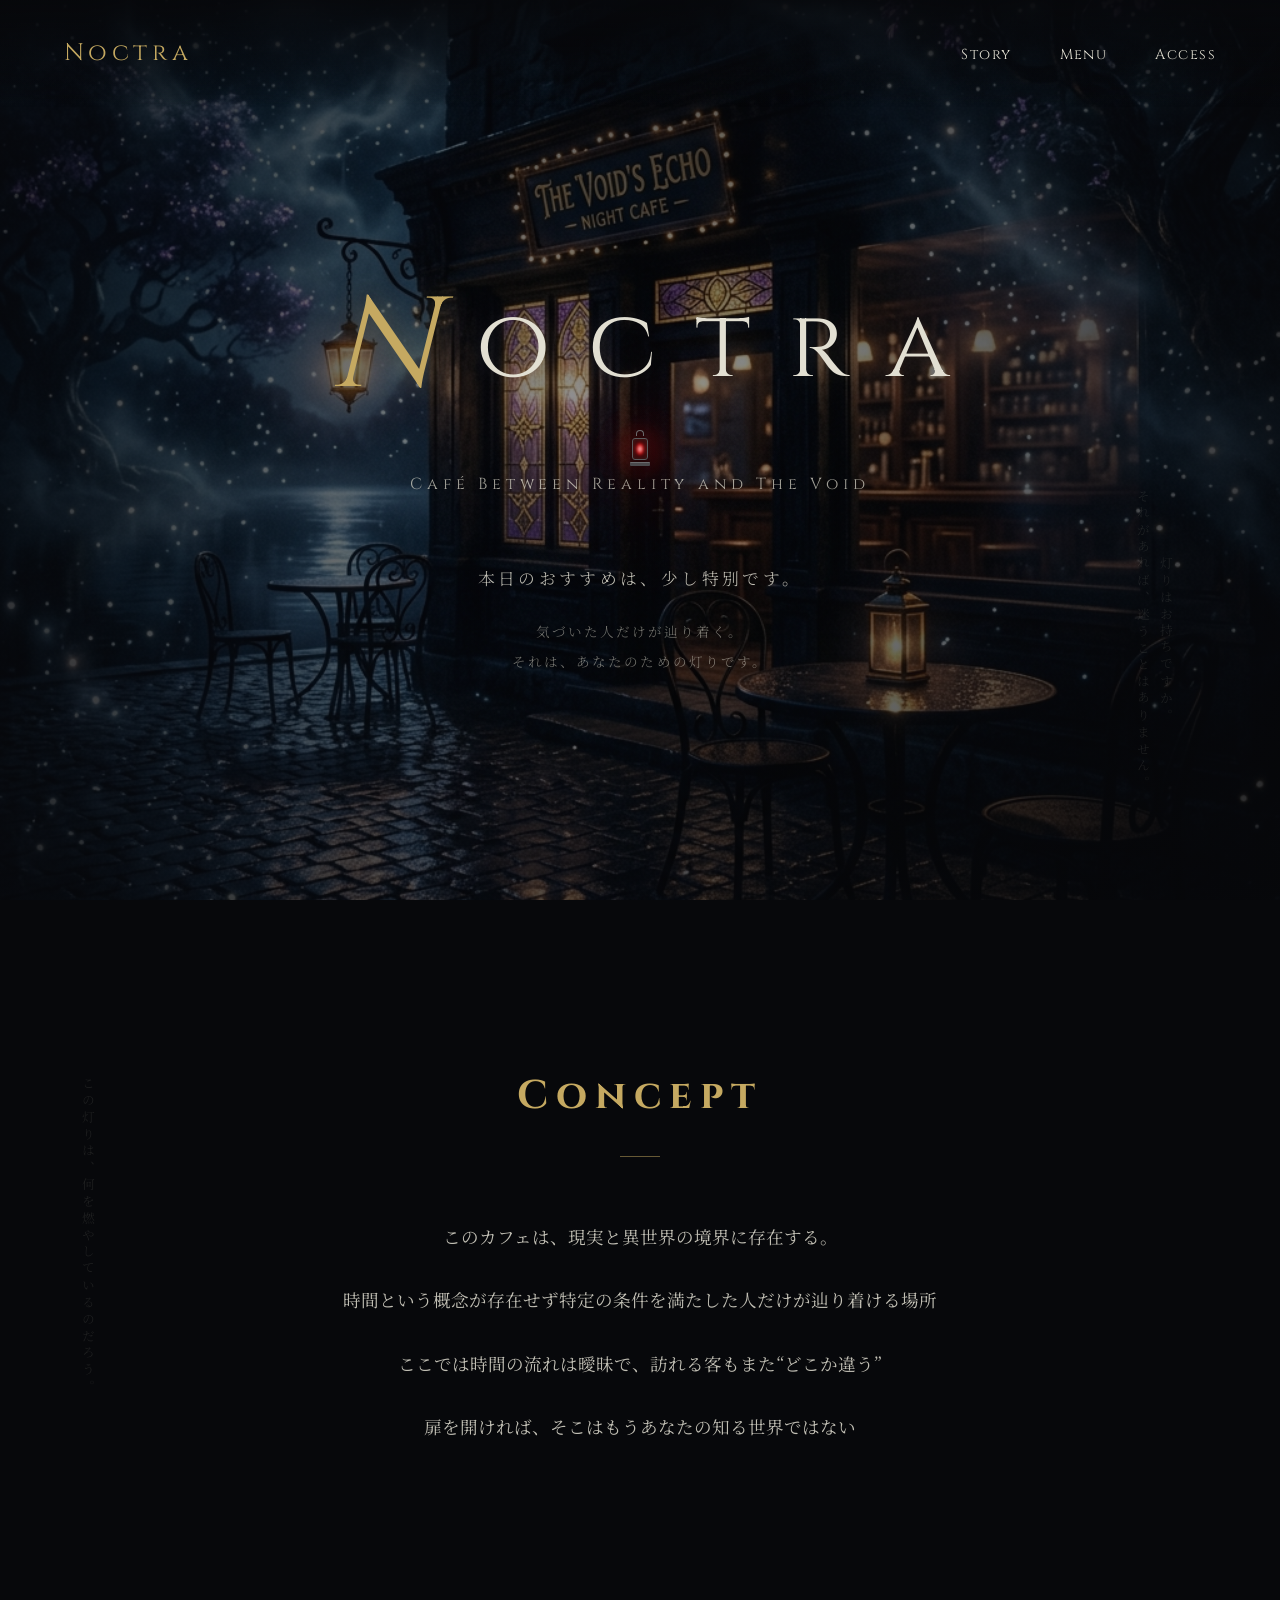
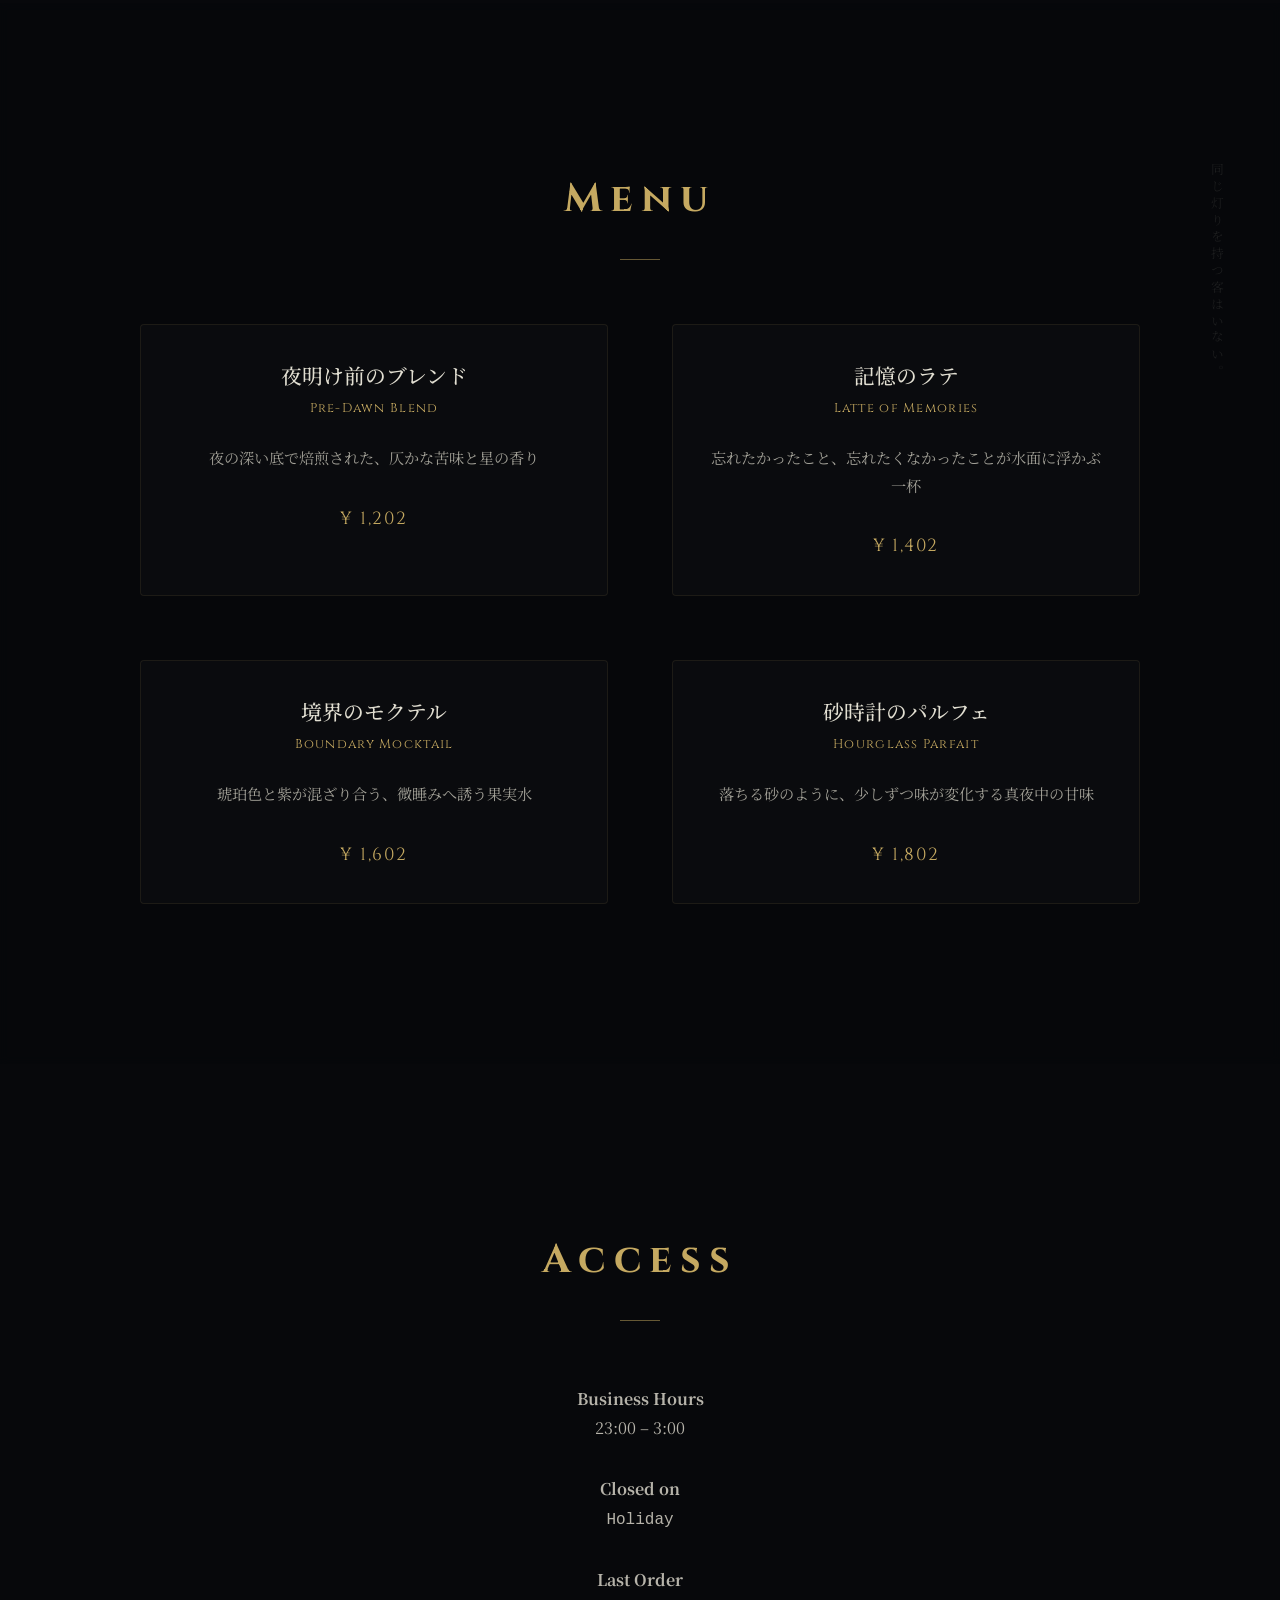
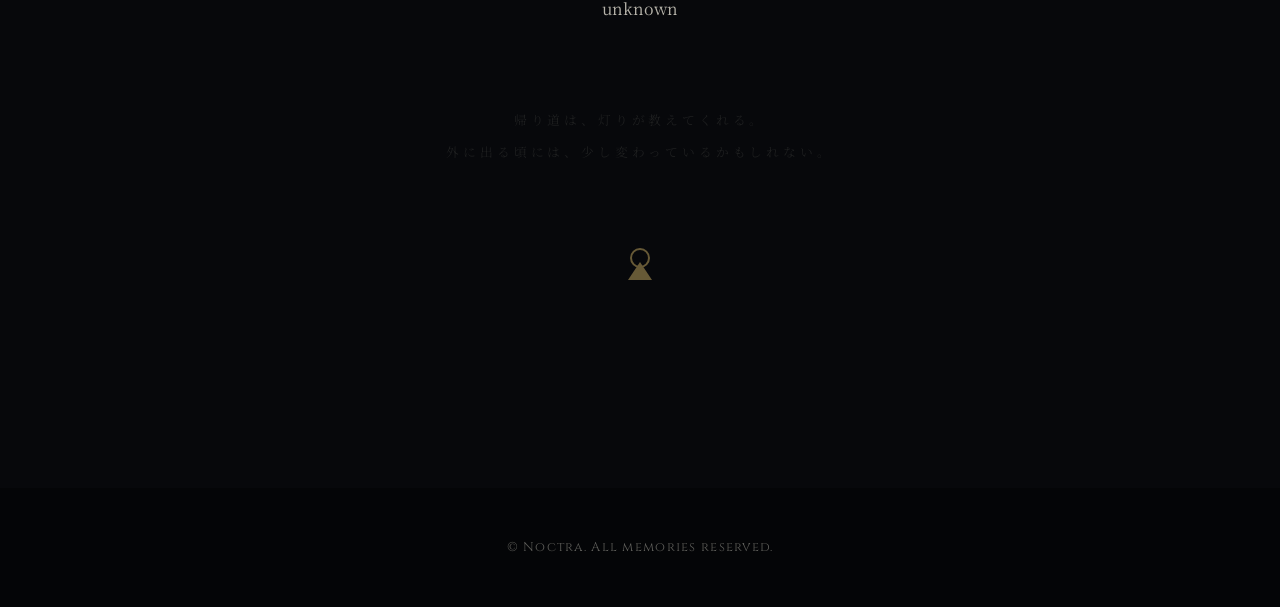
==== commit 4e092ab2: "ホラーテイストの追加" ====
--- a/index.html
+++ b/index.html
@@ -50,8 +50,8 @@
             </h1>
             <p class="subtitle">Café Between Reality and The Void</p>
             <div class="hero-intro">
-                <p class="hero-intro-line1">本日のおすすめは、少し特別です</p>
-                <p class="hero-intro-line2">気づいた人だけが辿り着く<br>これは、あなたのための灯りです</p>
+                <p class="hero-intro-line1" id="hero-glitch-1">本日のおすすめは、少し特別です。</p>
+                <p class="hero-intro-line2" id="hero-glitch-2">気づいた人だけが辿り着く。<br>それは、あなたのための灯りです。</p>
             </div>
         </div>
         <p class="cryptic-text hero-cryptic">灯りはお持ちですか。<br>それがあれば、迷うことはありません。</p>
@@ -61,12 +61,9 @@
     <section id="story" class="section dark-section">
         <p class="cryptic-text side-cryptic fade-on-scroll">この灯りは、何を燃やしているのだろう。</p>
         <div class="container fade-on-scroll">
-            <h2 class="section-title">Concept</h2>
+            <h2 class="section-title secret-trigger" id="secret-concept-trigger">Concept</h2>
             <div class="story-content">
-                <p>このカフェは、現実と異世界の境界に存在する。<br><br>時間という概念が存在せず特定の条件を満たした人だけが辿り着ける場所<br><br>ここでは時間の流れは曖昧で、<span
-                        id="secret-letter-trigger"
-                        class="secret-trigger">訪れる客もまた“どこか違う”</span><br><br>扉を開ければ、そこはもうあなたの知る世界ではない
-                </p>
+                <p>このカフェは、現実と異世界の境界に存在する。<br><br>時間という概念が存在せず特定の条件を満たした人だけが辿り着ける場所<br><br>ここでは時間の流れは曖昧で、<span id="secret-letter-trigger" class="secret-trigger">訪れる客もまた“どこか違う”</span><br><br>扉を開ければ、そこはもうあなたの知る世界ではない</p>
             </div>
         </div>
     </section>
@@ -79,25 +76,25 @@
             <h2 class="section-title secret-trigger" id="secret-menu-trigger">Menu</h2>
             <div class="menu-grid">
                 <div class="menu-item">
-                    <h3>夜明け前のブレンド</h3>
+                    <h3 class="reaction-spot">夜明け前のブレンド</h3>
                     <p class="menu-en">Pre-Dawn Blend</p>
                     <p class="menu-desc">夜の深い底で焙煎された、仄かな苦味と星の香り</p>
                     <span class="price">¥ 1,202</span>
                 </div>
                 <div class="menu-item">
-                    <h3>記憶のラテ</h3>
+                    <h3 class="reaction-spot">記憶のラテ</h3>
                     <p class="menu-en">Latte of Memories</p>
                     <p class="menu-desc">忘れたかったこと、忘れたくなかったことが水面に浮かぶ一杯</p>
                     <span class="price">¥ 1,402</span>
                 </div>
                 <div class="menu-item">
-                    <h3>境界のモクテル</h3>
+                    <h3 class="reaction-spot">境界のモクテル</h3>
                     <p class="menu-en">Boundary Mocktail</p>
                     <p class="menu-desc">琥珀色と紫が混ざり合う、微睡みへ誘う果実水</p>
                     <span class="price">¥ 1,602</span>
                 </div>
                 <div class="menu-item">
-                    <h3>砂時計のパルフェ</h3>
+                    <h3 class="reaction-spot">砂時計のパルフェ</h3>
                     <p class="menu-en">Hourglass Parfait</p>
                     <p class="menu-desc">落ちる砂のように、少しずつ味が変化する真夜中の甘味</p>
                     <span class="price">¥ 1,802</span>
@@ -109,10 +106,11 @@
     <!-- Access Section -->
     <section id="access" class="section dark-section">
         <div class="container fade-on-scroll">
-            <h2 class="section-title">Access</h2>
+            <h2 class="section-title reaction-spot">Access</h2>
             <div class="access-info">
-                <p><strong>Address</strong><br>望むと来ず、忘れようとすると現れる<br>人生や思い出とはそういうもの</p>
-                <p><strong>Hours</strong><br>24:00 - 0:00 <br>(時間という概念は存在しません)</p>
+                <p><strong>Business Hours</strong><br>23:00 – 3:00</p>
+                <p><strong>Closed on</strong><br><span id="holiday-text">Holiday</span></p>
+                <p><strong>Last Order</strong><br>unknown</p>
                 <p class="cryptic-text center-cryptic fade-on-scroll">帰り道は、灯りが教えてくれる。<br>外に出る頃には、少し変わっているかもしれない。</p>
                 <a href="rian/index.html" class="keyhole-icon" id="secret-keyhole">
                     <!-- Simple CSS keyhole shape -->
@@ -126,6 +124,14 @@
     <footer class="footer">
         <p>&copy; Noctra. All memories reserved.</p>
     </footer>
+
+    <!-- Secret Concept Overlay -->
+    <div id="secret-concept-overlay" class="secret-overlay">
+        <div class="secret-concept-content story-content">
+            <p class="concept-line1">この場所では、灯りが記憶を燃やしている。<br>小さく揺れるその光は、誰一人として同じではない。</p>
+            <p class="concept-line2">訪れる理由を忘れてしまう人もいれば、<br>帰る頃には、少しだけ軽くなっている人もいる。<br><br>思い出とは、そういうもの。<br>その灯りを、消さないでください。</p>
+        </div>
+    </div>
 
     <!-- Lantern Cursor -->
     <div class="lantern-cursor" id="lantern-cursor">
--- a/style.css
+++ b/style.css
@@ -292,6 +292,25 @@
     color: rgba(226, 223, 210, 0.85);
     max-width: 600px;
     margin: 0 auto;
+}
+
+.concept-line1 {
+    opacity: 0;
+    transform: translateY(20px);
+}
+
+.concept-line2 {
+    opacity: 0;
+    transform: translateY(20px);
+    margin-top: 2.5rem;
+}
+
+#secret-concept-overlay.show .concept-line1 {
+    animation: fade-up 1.5s 0.2s forwards cubic-bezier(0.2, 0.8, 0.2, 1);
+}
+
+#secret-concept-overlay.show .concept-line2 {
+    animation: fade-up 1.5s 2.5s forwards cubic-bezier(0.2, 0.8, 0.2, 1);
 }
 
 /* Menu */
@@ -769,6 +788,52 @@
     transform: scale(1.02);
 }
 
+/* Reaction Texts */
+.reaction-text {
+    position: fixed;
+    font-size: 0.75rem;
+    color: rgba(226, 223, 210, 0.7);
+    letter-spacing: 0.1em;
+    pointer-events: none;
+    z-index: 9999;
+    opacity: 0;
+    transform: translate(-50%, -10px);
+    transition: opacity 0.5s ease, transform 0.5s ease;
+    font-family: var(--font-jp);
+    text-shadow: 0 0 8px rgba(0, 0, 0, 0.9);
+}
+
+.reaction-text.show {
+    opacity: 1;
+    transform: translate(-50%, -20px);
+}
+
+/* --- Creepy Holiday Effect --- */
+.creepy-holiday-text {
+    font-family: 'Courier New', Courier, monospace;
+    transition: color 0.1s;
+    user-select: none;
+}
+
+body.is-holiday .lantern-glow {
+    background: radial-gradient(circle, rgba(180, 20, 20, 0.3) 0%, rgba(100, 10, 10, 0.05) 50%, transparent 100%);
+}
+
+body.is-holiday .lantern-light {
+    background: radial-gradient(ellipse, #ffcccc 10%, #cc0000 60%, transparent 100%);
+    box-shadow: 0 0 12px 3px rgba(200, 0, 0, 0.5);
+    animation: lantern-flicker-light-creepy 0.4s infinite alternate ease-in-out;
+}
+
+body.is-holiday .cursor-glow {
+    background: radial-gradient(circle, rgba(150, 0, 0, 0.1) 0%, rgba(50, 0, 0, 0.05) 40%, transparent 70%) !important;
+}
+
+@keyframes lantern-flicker-light-creepy {
+    0% { opacity: 0.5; transform: scale(0.7); }
+    100% { opacity: 1; transform: scale(1.3); }
+}
+
 .night-menu-item h3 {
     font-size: 1.5rem;
     color: var(--text-main);
